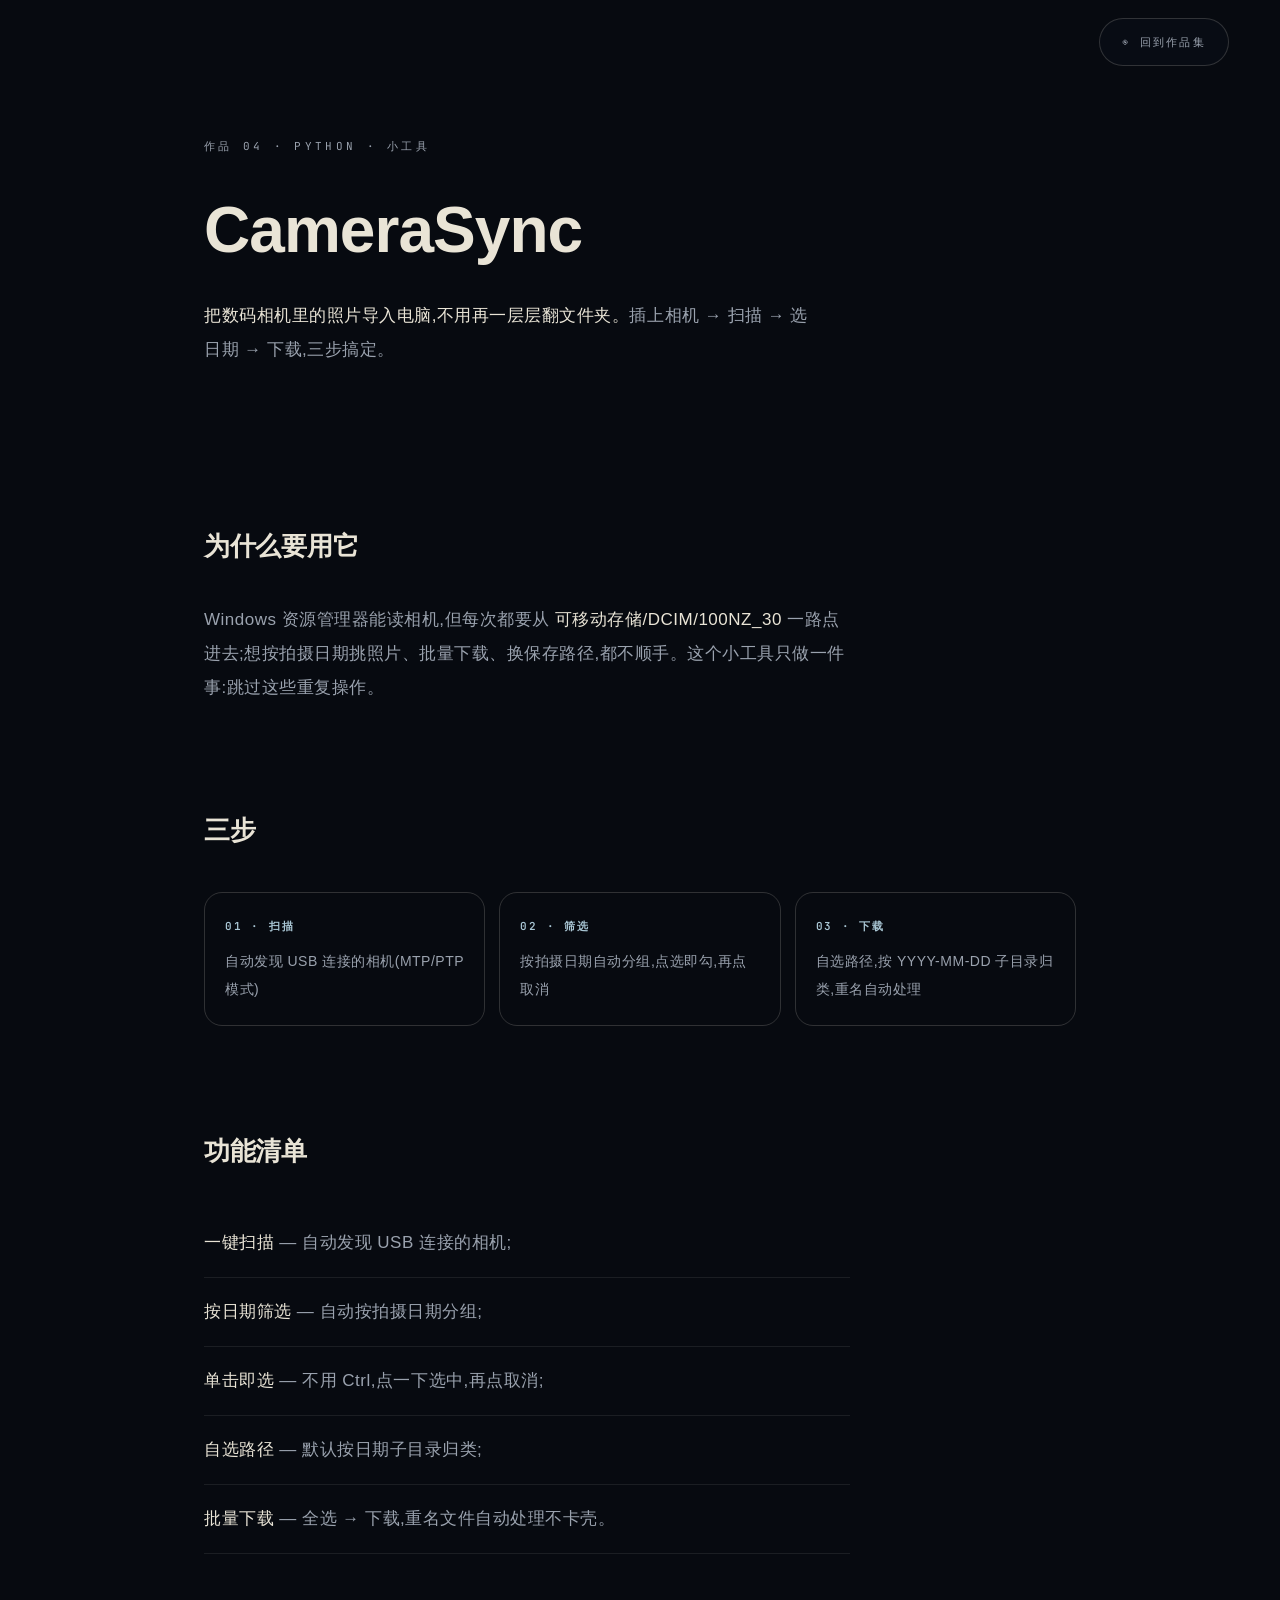
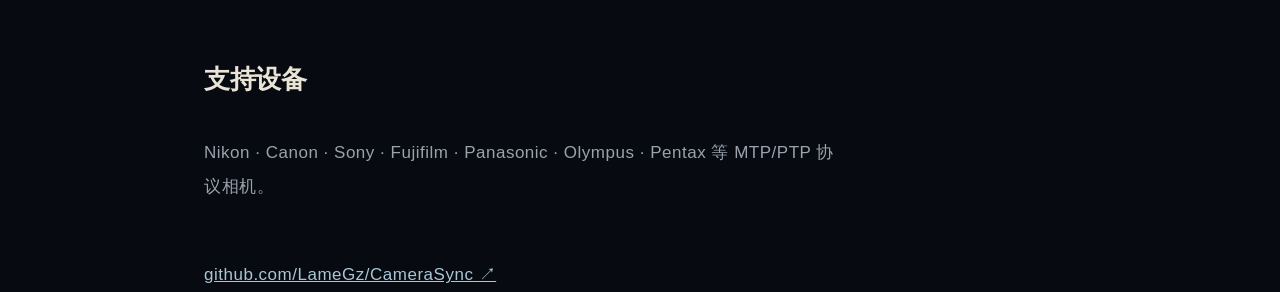
==== site/works/camerasync/index.html @ ee874d0d "site: portfolio rebuild — each work gets its own folder and page taste-skill + ui-ux-pro-max applied" ====
<!DOCTYPE html>
<html lang="zh-CN">
<head>
<meta charset="UTF-8">
<meta name="viewport" content="width=device-width, initial-scale=1.0">
<title>CameraSync — 相机照片导入,三步搞定</title>
<link rel="icon" type="image/svg+xml" href="../../docs/assets/icon.svg">
<link rel="preconnect" href="https://fonts.googleapis.com">
<link rel="preconnect" href="https://fonts.gstatic.com" crossorigin>
<link href="https://fonts.googleapis.com/css2?family=JetBrains+Mono:wght@400;500&display=swap" rel="stylesheet">
<style>
:root{--bg:#070a10;--ink:#e9e4d6;--dim:#9aa2ae;--faint:#5c6470;--moon:#a9c6d4;
  --amber:#d9a878;--line:rgba(233,228,214,.09);--line-strong:rgba(233,228,214,.18);
  --body:"Microsoft YaHei","微软雅黑","PingFang SC",sans-serif;
  --mono:"JetBrains Mono",Consolas,monospace}
*{margin:0;padding:0;box-sizing:border-box}
html{scroll-behavior:smooth}
body{background:var(--bg);color:var(--ink);font-family:var(--body);font-size:17px;
  line-height:2;letter-spacing:.03em;overflow-x:hidden}
a{color:var(--moon)}
.wrap{max-width:1000px;margin:0 auto;padding:0 5vw;position:relative;z-index:2}
.back-disc{position:fixed;top:18px;right:4vw;z-index:30;font-family:var(--mono);
  font-size:11px;letter-spacing:.2em;color:var(--dim);background:rgba(11,15,23,.72);
  border:1px solid var(--line-strong);border-radius:999px;padding:12px 22px;
  text-decoration:none;backdrop-filter:blur(8px);transition:color .3s,border-color .3s}
.back-disc:hover{color:var(--amber);border-color:rgba(217,168,120,.4)}
.back-disc:active{transform:scale(.95)}
.back-disc:focus-visible{outline:2px solid var(--moon);outline-offset:3px}
header.top{padding:15vh 0 6vh}
.eyebrow{font-family:var(--mono);font-size:11px;letter-spacing:.3em;color:var(--dim);margin-bottom:4vh}
h1{font-size:clamp(38px,5vw,64px);font-weight:600;line-height:1.16;letter-spacing:-.015em}
.lede{margin-top:3.5vh;color:var(--dim);font-size:17px;max-width:36em}
.lede strong{color:var(--ink);font-weight:400}
h2{font-size:26px;font-weight:600;letter-spacing:-.01em;margin:11vh 0 3.5vh}
p{color:var(--dim);max-width:38em}
p strong{color:var(--ink);font-weight:400}
.steps{display:grid;grid-template-columns:repeat(3,1fr);gap:14px;margin:4vh 0}
.steps div{border:1px solid var(--line-strong);border-radius:18px;padding:22px 20px;
  font-size:14px;color:var(--dim)}
.steps div b{display:block;font-family:var(--mono);font-size:11px;letter-spacing:.16em;
  color:var(--moon);margin-bottom:10px;font-weight:600}
ul{list-style:none;max-width:38em}
ul li{color:var(--dim);padding:1em 0;border-bottom:1px solid var(--line)}
ul li b{color:var(--ink);font-weight:400}
@media(max-width:640px){.steps{grid-template-columns:1fr}}
:where(a,button):focus-visible{outline:2px solid var(--moon);outline-offset:3px}
@view-transition{navigation:auto}
.hero-mark{view-transition-name:wl-camera}
</style>
</head>
<body>
<a class="back-disc" href="../../index.html" aria-label="回到作品集">◉ 回到作品集</a>

<div class="wrap">
  <header class="top">
    <p class="eyebrow">作品 04 · PYTHON · 小工具</p>
    <h1 class="hero-mark">CameraSync</h1>
    <p class="lede"><strong>把数码相机里的照片导入电脑,不用再一层层翻文件夹。</strong>插上相机 → 扫描 → 选日期 → 下载,三步搞定。</p>
  </header>

  <h2>为什么要用它</h2>
  <p>Windows 资源管理器能读相机,但每次都要从 <strong>可移动存储/DCIM/100NZ_30</strong> 一路点进去;想按拍摄日期挑照片、批量下载、换保存路径,都不顺手。这个小工具只做一件事:跳过这些重复操作。</p>

  <h2>三步</h2>
  <div class="steps">
    <div><b>01 · 扫描</b>自动发现 USB 连接的相机(MTP/PTP 模式)</div>
    <div><b>02 · 筛选</b>按拍摄日期自动分组,点选即勾,再点取消</div>
    <div><b>03 · 下载</b>自选路径,按 YYYY-MM-DD 子目录归类,重名自动处理</div>
  </div>

  <h2>功能清单</h2>
  <ul>
    <li><b>一键扫描</b> — 自动发现 USB 连接的相机;</li>
    <li><b>按日期筛选</b> — 自动按拍摄日期分组;</li>
    <li><b>单击即选</b> — 不用 Ctrl,点一下选中,再点取消;</li>
    <li><b>自选路径</b> — 默认按日期子目录归类;</li>
    <li><b>批量下载</b> — 全选 → 下载,重名文件自动处理不卡壳。</li>
  </ul>

  <h2>支持设备</h2>
  <p>Nikon · Canon · Sony · Fujifilm · Panasonic · Olympus · Pentax 等 MTP/PTP 协议相机。</p>

  <p style="margin-top:6vh"><a href="https://github.com/LameGz/CameraSync" target="_blank" rel="noopener">github.com/LameGz/CameraSync ↗</a></p>
</div>
</body>
</html>
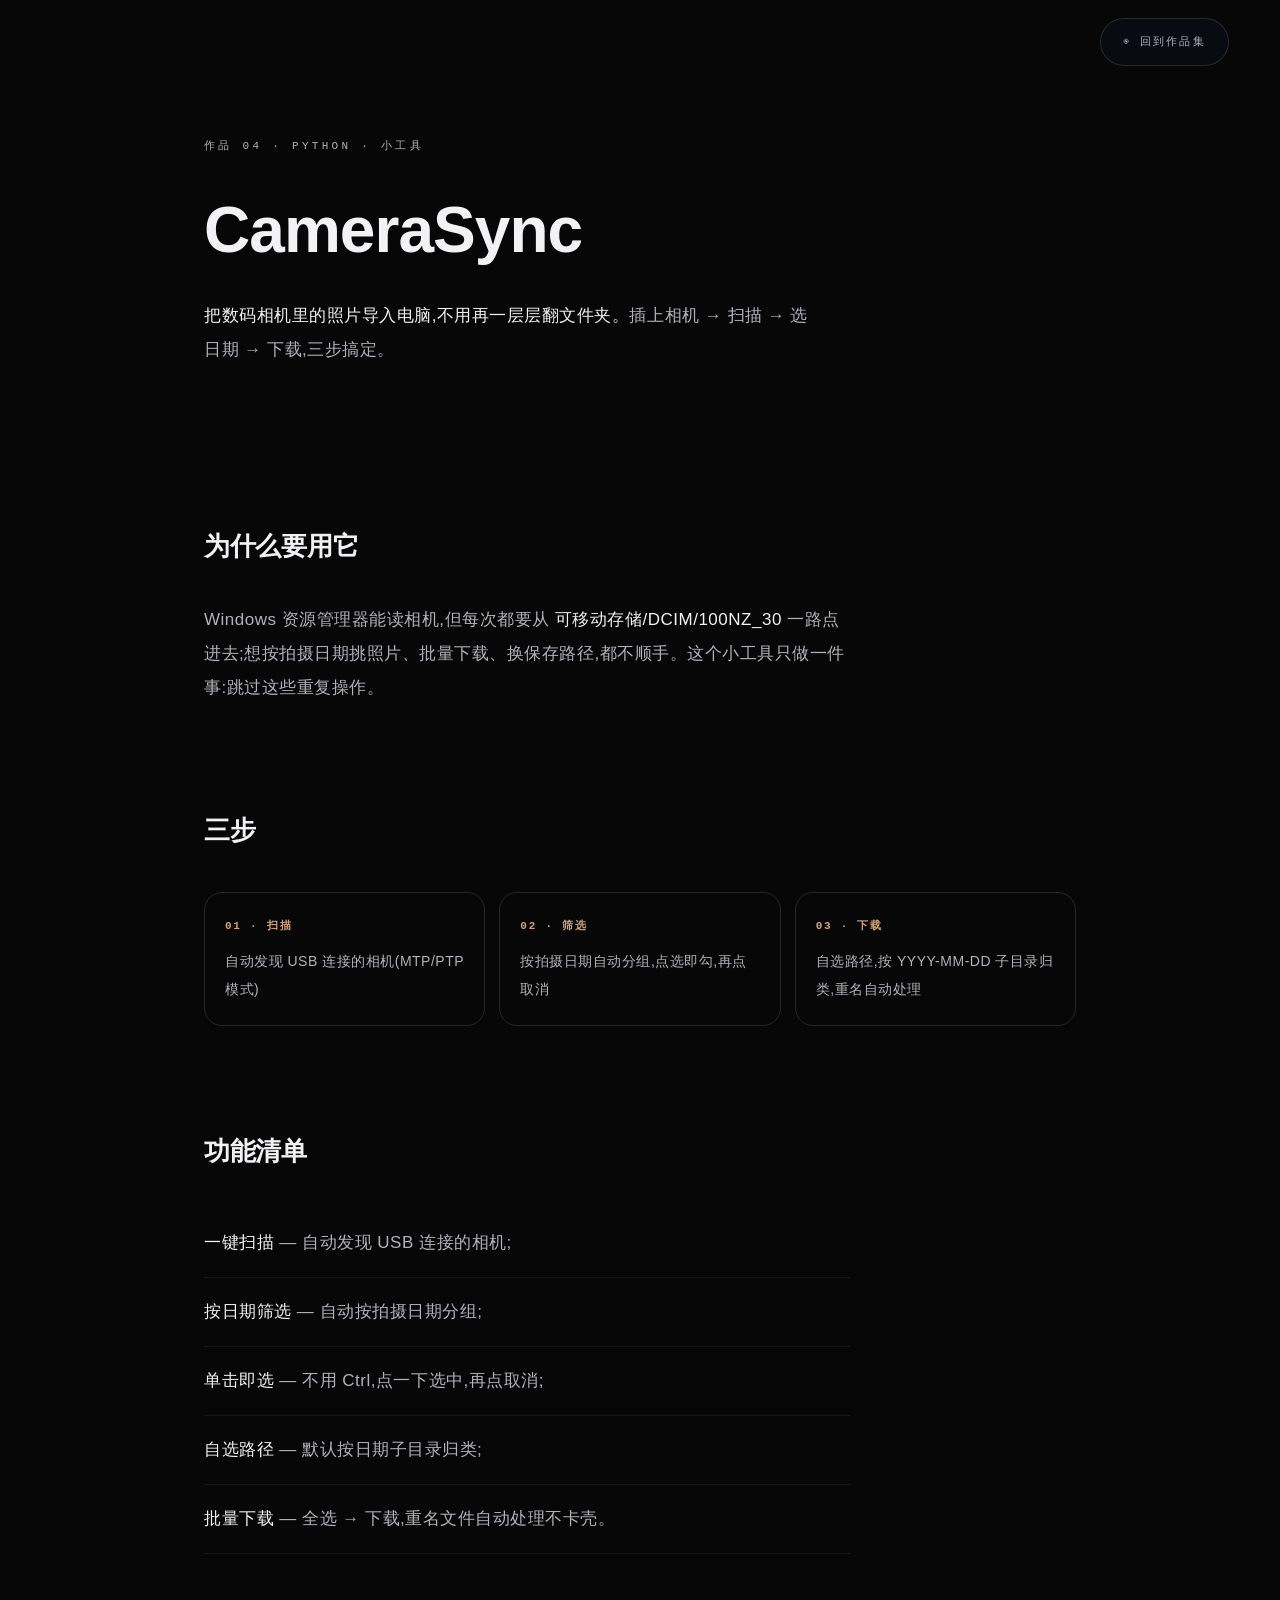
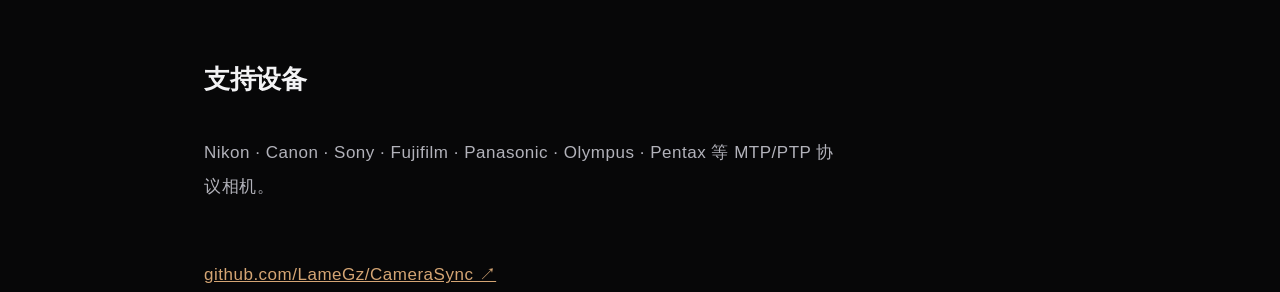
==== commit 633fb7c5: "site: 作品集主页按 error9pm 式暗色排版重写 - token 架构:近黑三级底 + 沙金 accent + 三级灰 label,Geist/GeistMono 自托管 woff2 - 结" ====
--- a/site/works/camerasync/index.html
+++ b/site/works/camerasync/index.html
@@ -5,14 +5,13 @@
 <meta name="viewport" content="width=device-width, initial-scale=1.0">
 <title>CameraSync — 相机照片导入,三步搞定</title>
 <link rel="icon" type="image/svg+xml" href="../../docs/assets/icon.svg">
-<link rel="preconnect" href="https://fonts.googleapis.com">
-<link rel="preconnect" href="https://fonts.gstatic.com" crossorigin>
-<link href="https://fonts.googleapis.com/css2?family=JetBrains+Mono:wght@400;500&display=swap" rel="stylesheet">
 <style>
-:root{--bg:#070a10;--ink:#e9e4d6;--dim:#9aa2ae;--faint:#5c6470;--moon:#a9c6d4;
-  --amber:#d9a878;--line:rgba(233,228,214,.09);--line-strong:rgba(233,228,214,.18);
-  --body:"Microsoft YaHei","微软雅黑","PingFang SC",sans-serif;
-  --mono:"JetBrains Mono",Consolas,monospace}
+@font-face{font-family:"Geist";src:url("../../fonts/Geist-var.woff2") format("woff2");font-weight:100 900;font-display:swap}
+@font-face{font-family:"GeistMono";src:url("../../fonts/GeistMono-var.woff2") format("woff2");font-weight:100 900;font-display:swap}
+:root{--bg:#070708;--ink:#f2f2f4;--dim:#b2b2ba;--faint:#8a8a94;--moon:#d4a574;
+  --amber:#d4a574;--line:rgba(242,242,244,.07);--line-strong:rgba(242,242,244,.13);
+  --body:"Geist","Microsoft YaHei","微软雅黑","PingFang SC",sans-serif;
+  --mono:"GeistMono",Consolas,monospace}
 *{margin:0;padding:0;box-sizing:border-box}
 html{scroll-behavior:smooth}
 body{background:var(--bg);color:var(--ink);font-family:var(--body);font-size:17px;
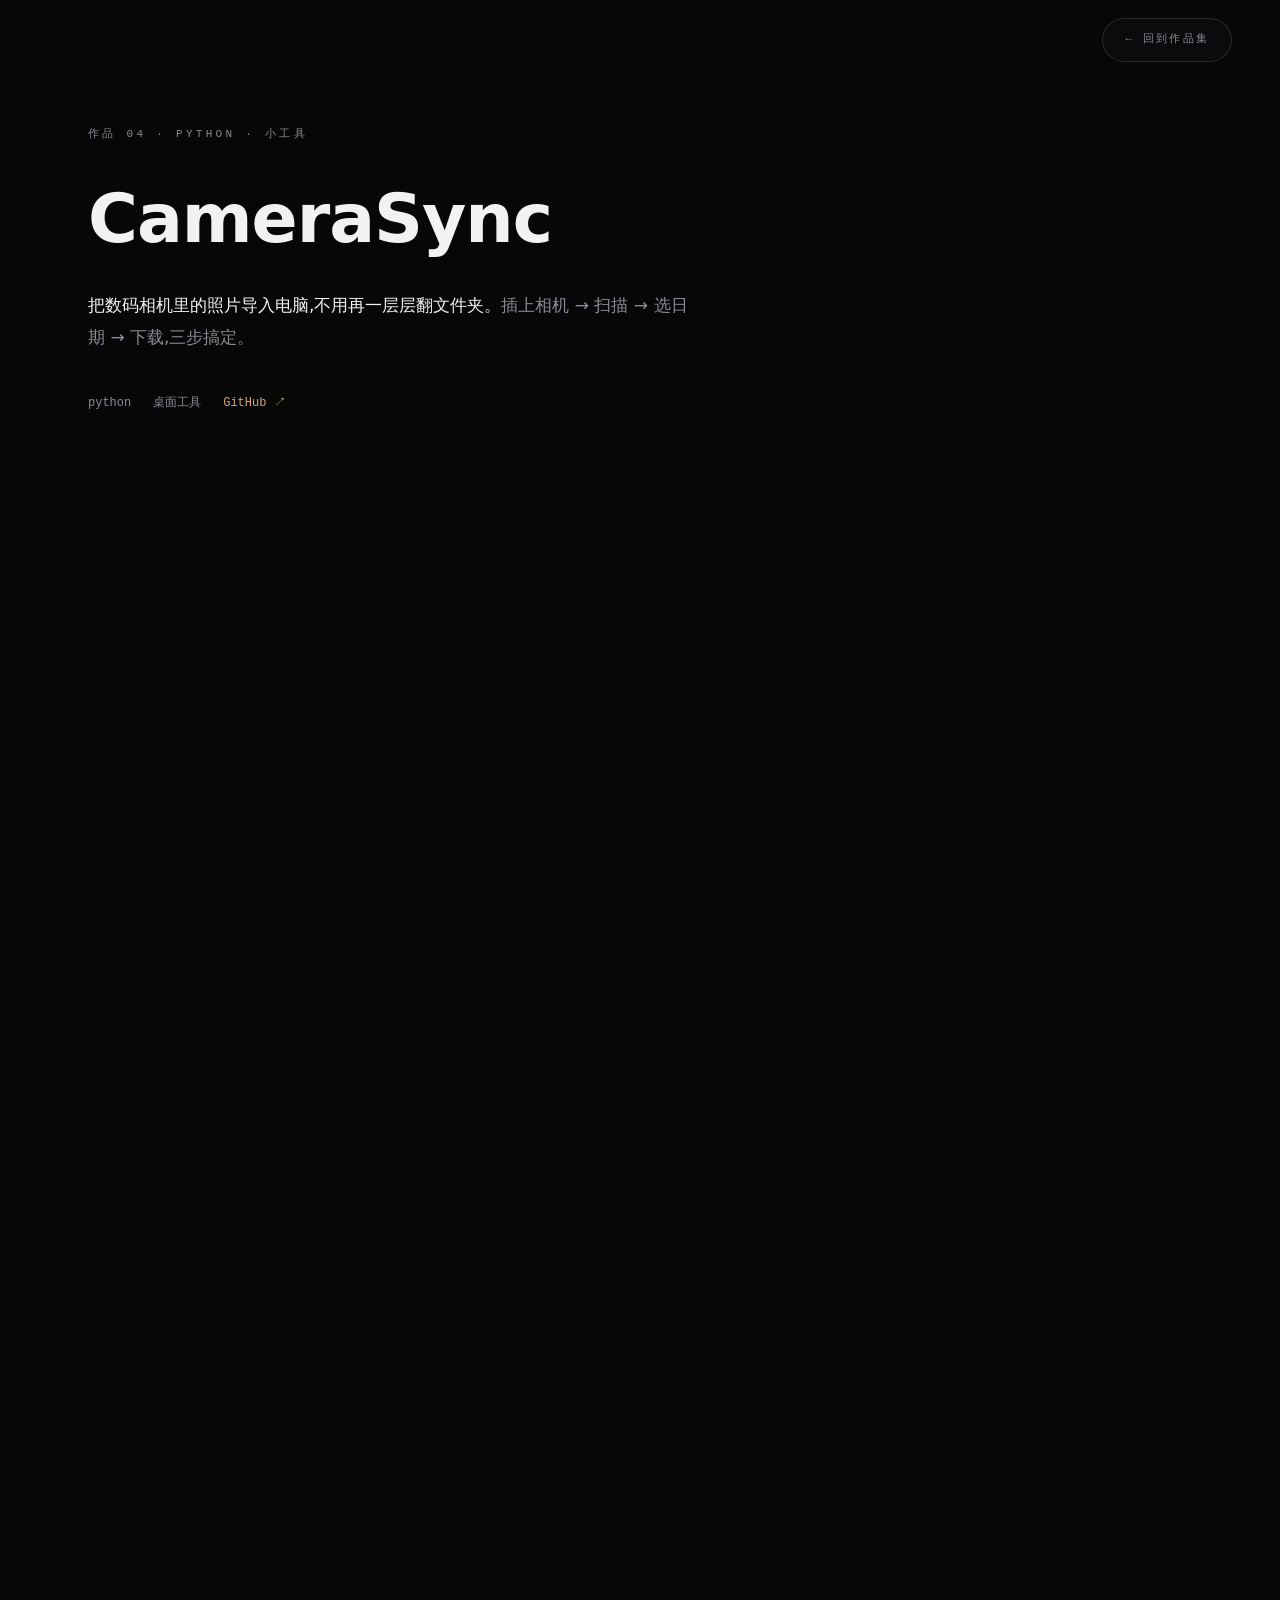
==== commit 4b854131: "site: full rebuild — one design system across all five pages ABOUT corner dropped from home; shared " ====
--- a/site/works/camerasync/index.html
+++ b/site/works/camerasync/index.html
@@ -1,85 +1,75 @@
-<!DOCTYPE html>
+<!doctype html>
 <html lang="zh-CN">
 <head>
-<meta charset="UTF-8">
-<meta name="viewport" content="width=device-width, initial-scale=1.0">
-<title>CameraSync — 相机照片导入,三步搞定</title>
+<meta charset="utf-8">
+<meta name="viewport" content="width=device-width, initial-scale=1">
+<meta name="theme-color" content="#070708">
+<meta name="description" content="CameraSync:把数码相机里的照片导入电脑,不用再一层层翻文件夹——插上、选日期、下载,三步搞定。">
+<title>CameraSync · LAMEGZ 作品 04</title>
 <link rel="icon" type="image/svg+xml" href="../../docs/assets/icon.svg">
-<style>
-@font-face{font-family:"Geist";src:url("../../fonts/Geist-var.woff2") format("woff2");font-weight:100 900;font-display:swap}
-@font-face{font-family:"GeistMono";src:url("../../fonts/GeistMono-var.woff2") format("woff2");font-weight:100 900;font-display:swap}
-:root{--bg:#070708;--ink:#f2f2f4;--dim:#b2b2ba;--faint:#8a8a94;--moon:#d4a574;
-  --amber:#d4a574;--line:rgba(242,242,244,.07);--line-strong:rgba(242,242,244,.13);
-  --body:"Geist","Microsoft YaHei","微软雅黑","PingFang SC",sans-serif;
-  --mono:"GeistMono",Consolas,monospace}
-*{margin:0;padding:0;box-sizing:border-box}
-html{scroll-behavior:smooth}
-body{background:var(--bg);color:var(--ink);font-family:var(--body);font-size:17px;
-  line-height:2;letter-spacing:.03em;overflow-x:hidden}
-a{color:var(--moon)}
-.wrap{max-width:1000px;margin:0 auto;padding:0 5vw;position:relative;z-index:2}
-.back-disc{position:fixed;top:18px;right:4vw;z-index:30;font-family:var(--mono);
-  font-size:11px;letter-spacing:.2em;color:var(--dim);background:rgba(11,15,23,.72);
-  border:1px solid var(--line-strong);border-radius:999px;padding:12px 22px;
-  text-decoration:none;backdrop-filter:blur(8px);transition:color .3s,border-color .3s}
-.back-disc:hover{color:var(--amber);border-color:rgba(217,168,120,.4)}
-.back-disc:active{transform:scale(.95)}
-.back-disc:focus-visible{outline:2px solid var(--moon);outline-offset:3px}
-header.top{padding:15vh 0 6vh}
-.eyebrow{font-family:var(--mono);font-size:11px;letter-spacing:.3em;color:var(--dim);margin-bottom:4vh}
-h1{font-size:clamp(38px,5vw,64px);font-weight:600;line-height:1.16;letter-spacing:-.015em}
-.lede{margin-top:3.5vh;color:var(--dim);font-size:17px;max-width:36em}
-.lede strong{color:var(--ink);font-weight:400}
-h2{font-size:26px;font-weight:600;letter-spacing:-.01em;margin:11vh 0 3.5vh}
-p{color:var(--dim);max-width:38em}
-p strong{color:var(--ink);font-weight:400}
-.steps{display:grid;grid-template-columns:repeat(3,1fr);gap:14px;margin:4vh 0}
-.steps div{border:1px solid var(--line-strong);border-radius:18px;padding:22px 20px;
-  font-size:14px;color:var(--dim)}
-.steps div b{display:block;font-family:var(--mono);font-size:11px;letter-spacing:.16em;
-  color:var(--moon);margin-bottom:10px;font-weight:600}
-ul{list-style:none;max-width:38em}
-ul li{color:var(--dim);padding:1em 0;border-bottom:1px solid var(--line)}
-ul li b{color:var(--ink);font-weight:400}
-@media(max-width:640px){.steps{grid-template-columns:1fr}}
-:where(a,button):focus-visible{outline:2px solid var(--moon);outline-offset:3px}
-@view-transition{navigation:auto}
-.hero-mark{view-transition-name:wl-camera}
-</style>
+<link rel="stylesheet" href="../../work.css">
+<style>.hero-mark{view-transition-name:wl-camera;contain:layout}</style>
 </head>
-<body>
-<a class="back-disc" href="../../index.html" aria-label="回到作品集">◉ 回到作品集</a>
+<body class="js">
+
+<a class="back-disc" href="../../index.html" aria-label="回到作品集">← 回到作品集</a>
 
 <div class="wrap">
   <header class="top">
     <p class="eyebrow">作品 04 · PYTHON · 小工具</p>
     <h1 class="hero-mark">CameraSync</h1>
     <p class="lede"><strong>把数码相机里的照片导入电脑,不用再一层层翻文件夹。</strong>插上相机 → 扫描 → 选日期 → 下载,三步搞定。</p>
+    <div class="meta-row">
+      <span>python</span>
+      <span>桌面工具</span>
+      <a href="https://github.com/LameGz/CameraSync" target="_blank" rel="noopener">GitHub ↗</a>
+    </div>
   </header>
 
-  <h2>为什么要用它</h2>
-  <p>Windows 资源管理器能读相机,但每次都要从 <strong>可移动存储/DCIM/100NZ_30</strong> 一路点进去;想按拍摄日期挑照片、批量下载、换保存路径,都不顺手。这个小工具只做一件事:跳过这些重复操作。</p>
+  <section class="blk">
+    <h2>为什么要用它<small>WHY</small></h2>
+    <p class="body">Windows 资源管理器能读相机,但每次都要从 <strong>可移动存储/DCIM/100NZ_30</strong> 一路点进去;想按拍摄日期挑照片、批量下载、换保存路径,都不顺手。这个小工具只做一件事:跳过这些重复操作。</p>
+  </section>
 
-  <h2>三步</h2>
-  <div class="steps">
-    <div><b>01 · 扫描</b>自动发现 USB 连接的相机(MTP/PTP 模式)</div>
-    <div><b>02 · 筛选</b>按拍摄日期自动分组,点选即勾,再点取消</div>
-    <div><b>03 · 下载</b>自选路径,按 YYYY-MM-DD 子目录归类,重名自动处理</div>
-  </div>
+  <section class="blk">
+    <h2>三步<small>STEPS</small></h2>
+    <div class="steps">
+      <div class="step"><b>01 · 扫描</b><span>自动发现 USB 连接的相机(MTP/PTP 模式)</span></div>
+      <div class="step"><b>02 · 筛选</b><span>按拍摄日期自动分组,点选即勾,再点取消</span></div>
+      <div class="step"><b>03 · 下载</b><span>自选路径,按 YYYY-MM-DD 子目录归类,重名自动处理</span></div>
+    </div>
+  </section>
 
-  <h2>功能清单</h2>
-  <ul>
-    <li><b>一键扫描</b> — 自动发现 USB 连接的相机;</li>
-    <li><b>按日期筛选</b> — 自动按拍摄日期分组;</li>
-    <li><b>单击即选</b> — 不用 Ctrl,点一下选中,再点取消;</li>
-    <li><b>自选路径</b> — 默认按日期子目录归类;</li>
-    <li><b>批量下载</b> — 全选 → 下载,重名文件自动处理不卡壳。</li>
-  </ul>
+  <section class="blk">
+    <h2>功能清单<small>FEATURES</small></h2>
+    <ul class="rows">
+      <li><b>一键扫描</b> — 自动发现 USB 连接的相机;</li>
+      <li><b>按日期筛选</b> — 自动按拍摄日期分组;</li>
+      <li><b>单击即选</b> — 不用 Ctrl,点一下选中,再点取消;</li>
+      <li><b>自选路径</b> — 默认按日期子目录归类;</li>
+      <li><b>批量下载</b> — 全选 → 下载,重名文件自动处理不卡壳。</li>
+    </ul>
+  </section>
 
-  <h2>支持设备</h2>
-  <p>Nikon · Canon · Sony · Fujifilm · Panasonic · Olympus · Pentax 等 MTP/PTP 协议相机。</p>
+  <section class="blk">
+    <h2>支持设备<small>DEVICES</small></h2>
+    <p class="body">Nikon · Canon · Sony · Fujifilm · Panasonic · Olympus · Pentax 等 MTP/PTP 协议相机。</p>
+    <a class="tail-link" href="https://github.com/LameGz/CameraSync" target="_blank" rel="noopener">github.com/LameGz/CameraSync ↗</a>
+  </section>
+</div>
 
-  <p style="margin-top:6vh"><a href="https://github.com/LameGz/CameraSync" target="_blank" rel="noopener">github.com/LameGz/CameraSync ↗</a></p>
-</div>
+<script>
+(function(){
+  document.body.classList.add("js");
+  var io=new IntersectionObserver(function(es){
+    es.forEach(function(en){
+      if(en.isIntersecting){en.target.classList.add("in");io.unobserve(en.target)}
+    });
+  },{threshold:.1});
+  document.querySelectorAll("section.blk,.grid .card,.steps .step,.bars .er,ul.rows li").forEach(function(n,i){
+    n.style.transitionDelay=(i%5)*60+"ms";io.observe(n);
+  });
+})();
+</script>
 </body>
 </html>
--- a/site/work.css
+++ b/site/work.css
@@ -0,0 +1,116 @@
+/* work.css —— 作品详情页统一设计系统(与首页同一套 token;字体路径相对 works/<name>/ 正确) */
+@font-face{font-family:"Geist";src:url("../fonts/Geist-var.woff2") format("woff2");
+  font-weight:100 900;font-display:swap}
+@font-face{font-family:"GeistMono";src:url("../fonts/GeistMono-var.woff2") format("woff2");
+  font-weight:100 900;font-display:swap}
+
+:root{
+  color-scheme:dark;
+  --bg-1:#070708; --bg-2:#0e0e11; --bg-3:#15151a;
+  --lb-1:#f2f2f4; --lb-2:#b2b2ba; --lb-3:#8a8a94;
+  --accent:#d4a574; --accent-dim:#8f7350;
+  --sep:rgba(242,242,244,.07); --sep-strong:rgba(242,242,244,.13);
+  --wrap:1200px; --gutter:clamp(24px,5vw,48px);
+  --sans:"Geist","PingFang SC","Microsoft YaHei",system-ui,sans-serif;
+  --mono:"GeistMono",ui-monospace,"Cascadia Mono",Consolas,monospace;
+  --ease:cubic-bezier(.22,1,.36,1);
+}
+
+*{box-sizing:border-box;margin:0;padding:0}
+html{scroll-behavior:smooth}
+@media (prefers-reduced-motion:reduce){html{scroll-behavior:auto}}
+body{background:var(--bg-1);color:var(--lb-2);font-family:var(--sans);
+  font-size:17px;line-height:1.6;-webkit-font-smoothing:antialiased;overflow-x:hidden}
+::selection{background:var(--accent);color:#070708}
+a{color:inherit;text-decoration:none}
+.mono{font-family:var(--mono)}
+.wrap{max-width:var(--wrap);margin:0 auto;padding:0 var(--gutter);position:relative;z-index:2}
+:focus-visible{outline:2px solid var(--accent);outline-offset:3px;border-radius:2px}
+
+/* 跨页过渡:作品卡 hero 与首页卡同名 view-transition */
+@media (prefers-reduced-motion:no-preference){
+  @view-transition{navigation:auto}
+}
+
+/* ===== 返回作品集 ===== */
+.back-disc{position:fixed;top:18px;right:var(--gutter);z-index:30;
+  font-family:var(--mono);font-size:11px;letter-spacing:.2em;color:var(--lb-3);
+  background:rgba(14,14,17,.72);border:1px solid var(--sep-strong);border-radius:999px;
+  padding:12px 22px;backdrop-filter:blur(8px);
+  transition:color .3s,border-color .3s}
+.back-disc:hover{color:var(--accent);border-color:rgba(212,165,116,.4)}
+.back-disc:active{transform:scale(.95)}
+
+/* ===== 页头 ===== */
+header.top{padding:14vh 0 6vh}
+.eyebrow{font-family:var(--mono);font-size:11px;letter-spacing:.3em;color:var(--lb-3);margin-bottom:4vh}
+h1{font-size:clamp(38px,5.4vw,68px);font-weight:600;line-height:1.16;letter-spacing:-.015em;color:var(--lb-1)}
+.lede{margin-top:3.4vh;color:var(--lb-3);font-size:17px;max-width:36em;line-height:1.9}
+.lede strong{color:var(--lb-1);font-weight:400}
+.meta-row{margin-top:4.5vh;display:flex;flex-wrap:wrap;gap:10px 22px;font-family:var(--mono);
+  font-size:12px;color:var(--lb-3)}
+.meta-row a{color:var(--accent)}
+
+/* ===== 章节(章节佐证:一屏一主题) ===== */
+section.blk{border-top:1px solid var(--sep);padding-block:56px 64px}
+section.blk h2{font-size:clamp(24px,3vw,32px);font-weight:600;letter-spacing:-.012em;
+  color:var(--lb-1);margin-bottom:3.2vh}
+section.blk h2 small{font-family:var(--mono);font-size:12px;font-weight:400;
+  color:var(--lb-3);margin-left:14px;letter-spacing:.14em;vertical-align:.5em}
+p.body{max-width:38em;color:var(--lb-2);line-height:1.95;margin-bottom:1.2em}
+p.body strong,.body b{color:var(--lb-1);font-weight:400}
+ul.rows{list-style:none;max-width:44em}
+ul.rows li{padding:1.1em 0;border-bottom:1px solid var(--sep);color:var(--lb-2);line-height:1.9}
+ul.rows li b{color:var(--lb-1);font-weight:400}
+ul.rows li:last-child{border-bottom:none}
+
+/* 数据条(eval / 实测) */
+.bars{display:flex;flex-direction:column;gap:18px;max-width:44em}
+.bars .er{display:grid;grid-template-columns:150px 1fr 110px;gap:18px;align-items:center;
+  font-family:var(--mono);font-size:13px;color:var(--lb-3)}
+.bars .track{height:5px;background:var(--bg-3);border-radius:3px;position:relative;overflow:hidden}
+.bars .track i{position:absolute;inset:0;background:var(--lb-3);border-radius:3px;
+  transform-origin:left;transform:scaleX(var(--w,1))}
+.bars .track i.hot{background:var(--accent)}
+.bars .num{color:var(--lb-1)}
+
+/* 网格卡(模板/插件/步骤) */
+.grid{display:grid;grid-template-columns:repeat(auto-fit,minmax(220px,1fr));gap:12px;max-width:none}
+.card{background:var(--bg-2);border:1px solid var(--sep-strong);border-radius:18px;padding:22px}
+.card .t{font-size:16px;font-weight:600;color:var(--lb-1);letter-spacing:-.01em;margin-bottom:8px}
+.card .s{font-size:14px;color:var(--lb-3);line-height:1.8}
+.card .mono-tag{font-family:var(--mono);font-size:11px;color:var(--lb-3);letter-spacing:.12em;display:block;margin-bottom:10px}
+
+/* 代码/目录块 */
+.code{font-family:var(--mono);font-size:12.5px;line-height:2.1;color:var(--lb-2);
+  background:var(--bg-2);border:1px solid var(--sep-strong);border-radius:18px;
+  padding:22px 26px;margin:3.5vh 0;overflow-x:auto;white-space:pre}
+.code .c{color:var(--lb-3)}
+
+/* 三步 / 网格步骤 */
+.steps{display:grid;grid-template-columns:repeat(auto-fit,minmax(200px,1fr));gap:12px}
+.steps .step{background:var(--bg-2);border:1px solid var(--sep-strong);border-radius:18px;
+  padding:22px;display:flex;flex-direction:column;gap:10px}
+.steps .step b{font-family:var(--mono);font-size:13px;color:var(--accent);letter-spacing:.1em}
+.steps .step span{font-size:14px;color:var(--lb-2);line-height:1.8}
+
+/* 页尾链接 */
+.tail-link{display:inline-flex;align-items:center;gap:10px;margin-top:5vh;
+  font-family:var(--mono);font-size:14px;color:var(--accent);letter-spacing:.04em}
+.tail-link:hover{color:var(--lb-1)}
+
+/* 滚动渐入(JS 加 .in) */
+body.js section.blk,body.js .grid .card,body.js .steps .step,body.js .bars .er,
+body.js ul.rows li{opacity:0;transform:translateY(14px);
+  transition:opacity .7s var(--ease),transform .7s var(--ease)}
+body.js .in{opacity:1;transform:none}
+@media (prefers-reduced-motion:reduce){
+  body.js section.blk,body.js .grid .card,body.js .steps .step,body.js .bars .er,
+  body.js ul.rows li{opacity:1;transform:none;transition:none}
+}
+
+@media (max-width:820px){
+  header.top{padding:12vh 0 5vh}
+  section.blk{padding-block:44px 52px}
+  .bars .er{grid-template-columns:1fr;gap:8px}
+}
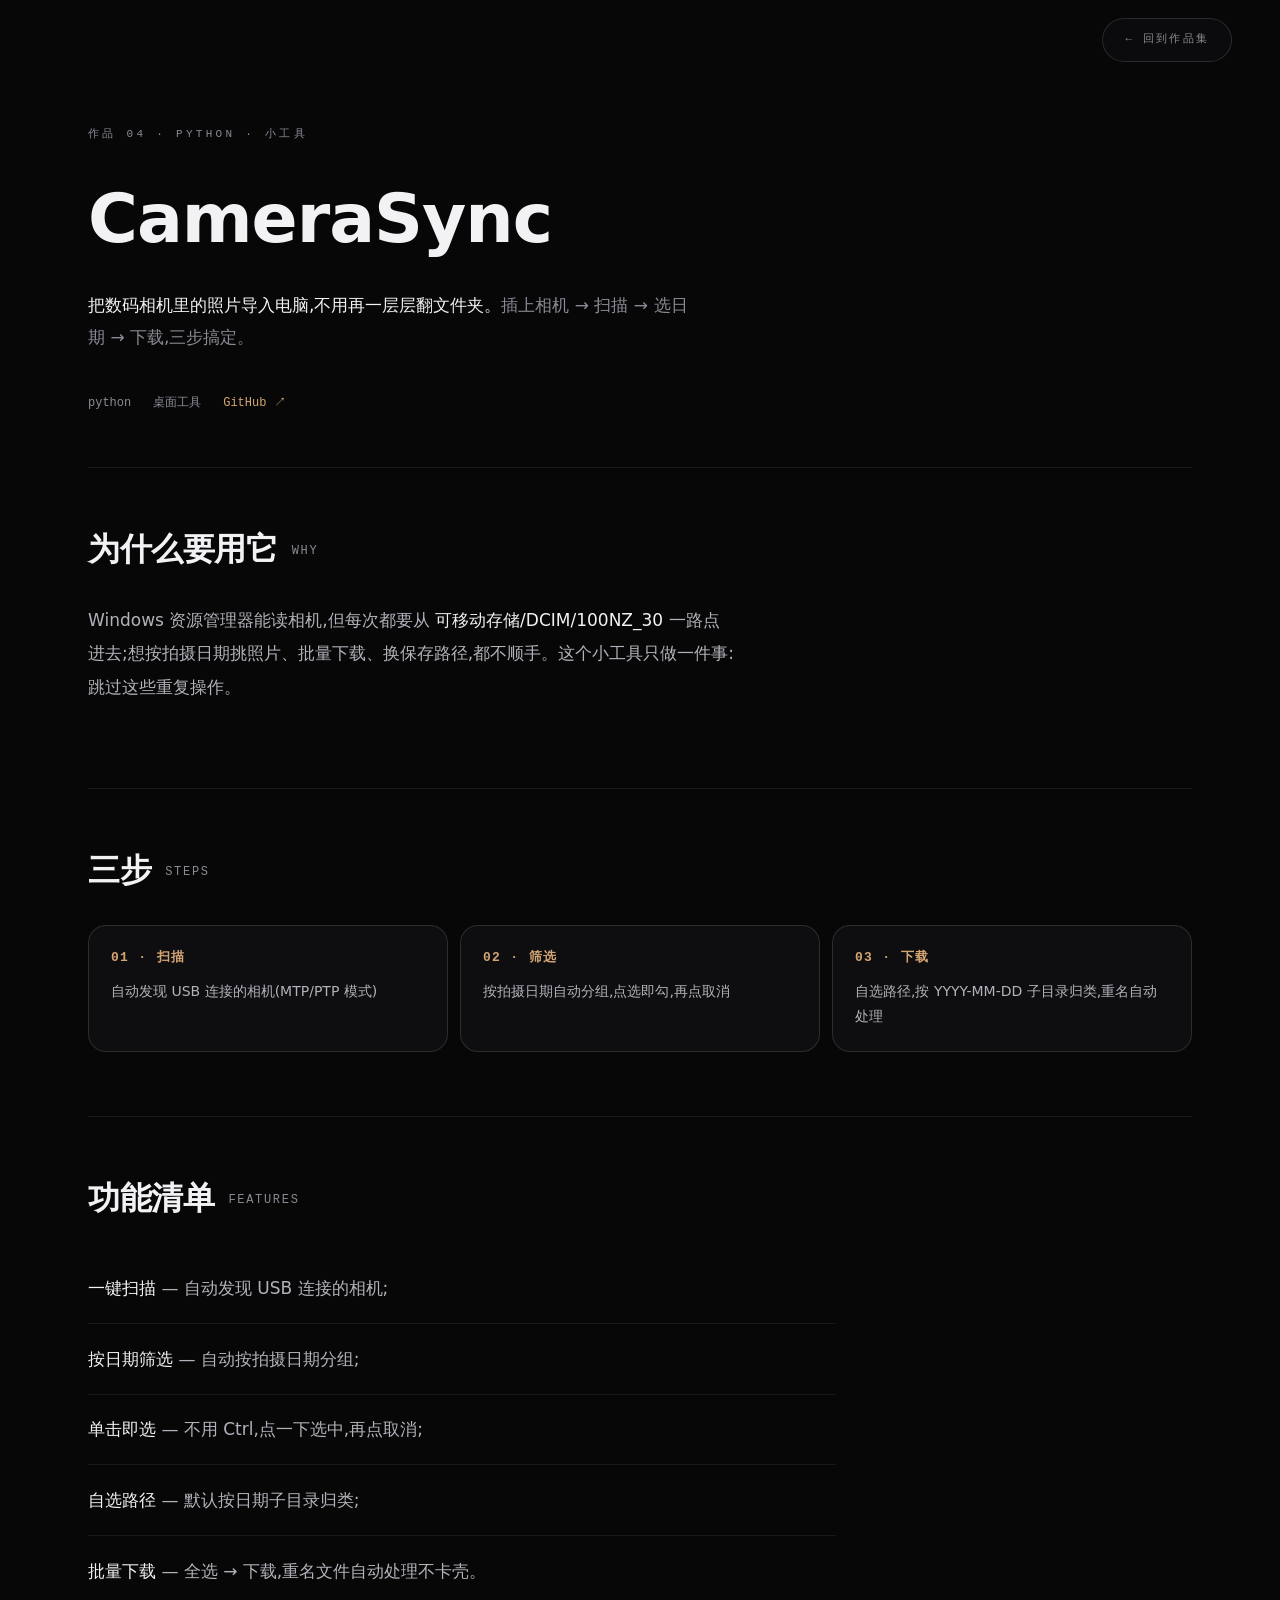
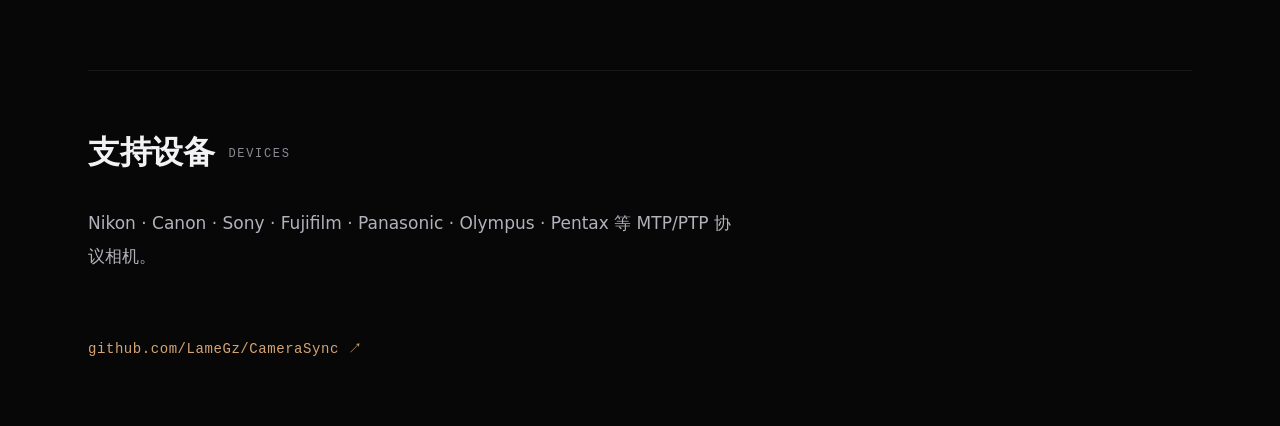
==== commit 1fa568fb: "site: vinyl-shelf carousel + detail pages reveal fixed home hero rebuilt as a vinyl carousel: GSAP d" ====
--- a/site/works/camerasync/index.html
+++ b/site/works/camerasync/index.html
@@ -63,10 +63,10 @@
   document.body.classList.add("js");
   var io=new IntersectionObserver(function(es){
     es.forEach(function(en){
-      if(en.isIntersecting){en.target.classList.add("in");io.unobserve(en.target)}
+      if(en.isIntersecting){en.target.classList.remove("will-reveal");en.target.classList.add("in");io.unobserve(en.target)}
     });
   },{threshold:.1});
-  document.querySelectorAll("section.blk,.grid .card,.steps .step,.bars .er,ul.rows li").forEach(function(n,i){
+  document.querySelectorAll("section.blk,.grid .card,.steps .step,.bars .er,ul.rows li").forEach(function(n,i){n.classList.add("will-reveal");
     n.style.transitionDelay=(i%5)*60+"ms";io.observe(n);
   });
 })();
--- a/site/work.css
+++ b/site/work.css
@@ -100,13 +100,17 @@
 .tail-link:hover{color:var(--lb-1)}
 
 /* 滚动渐入(JS 加 .in) */
-body.js section.blk,body.js .grid .card,body.js .steps .step,body.js .bars .er,
-body.js ul.rows li{opacity:0;transform:translateY(14px);
+/* 滚动渐入由 JS 控制:JS 给元素加 .will-reveal 才隐藏;IO 命中后换 .in 恢复。
+   IO 未就绪/失败时内容永不隐藏。 */
+body.js section.blk.will-reveal,body.js .grid .card.will-reveal,
+body.js .steps .step.will-reveal,body.js .bars .er.will-reveal,
+body.js ul.rows li.will-reveal{opacity:0;transform:translateY(14px);
   transition:opacity .7s var(--ease),transform .7s var(--ease)}
-body.js .in{opacity:1;transform:none}
+body.js section.blk.in,body.js .grid .card.in,body.js .steps .step.in,
+body.js .bars .er.in,body.js ul.rows li.in{opacity:1;transform:none}
 @media (prefers-reduced-motion:reduce){
   body.js section.blk,body.js .grid .card,body.js .steps .step,body.js .bars .er,
-  body.js ul.rows li{opacity:1;transform:none;transition:none}
+  body.js ul.rows li{opacity:1!important;transform:none!important;transition:none}
 }
 
 @media (max-width:820px){
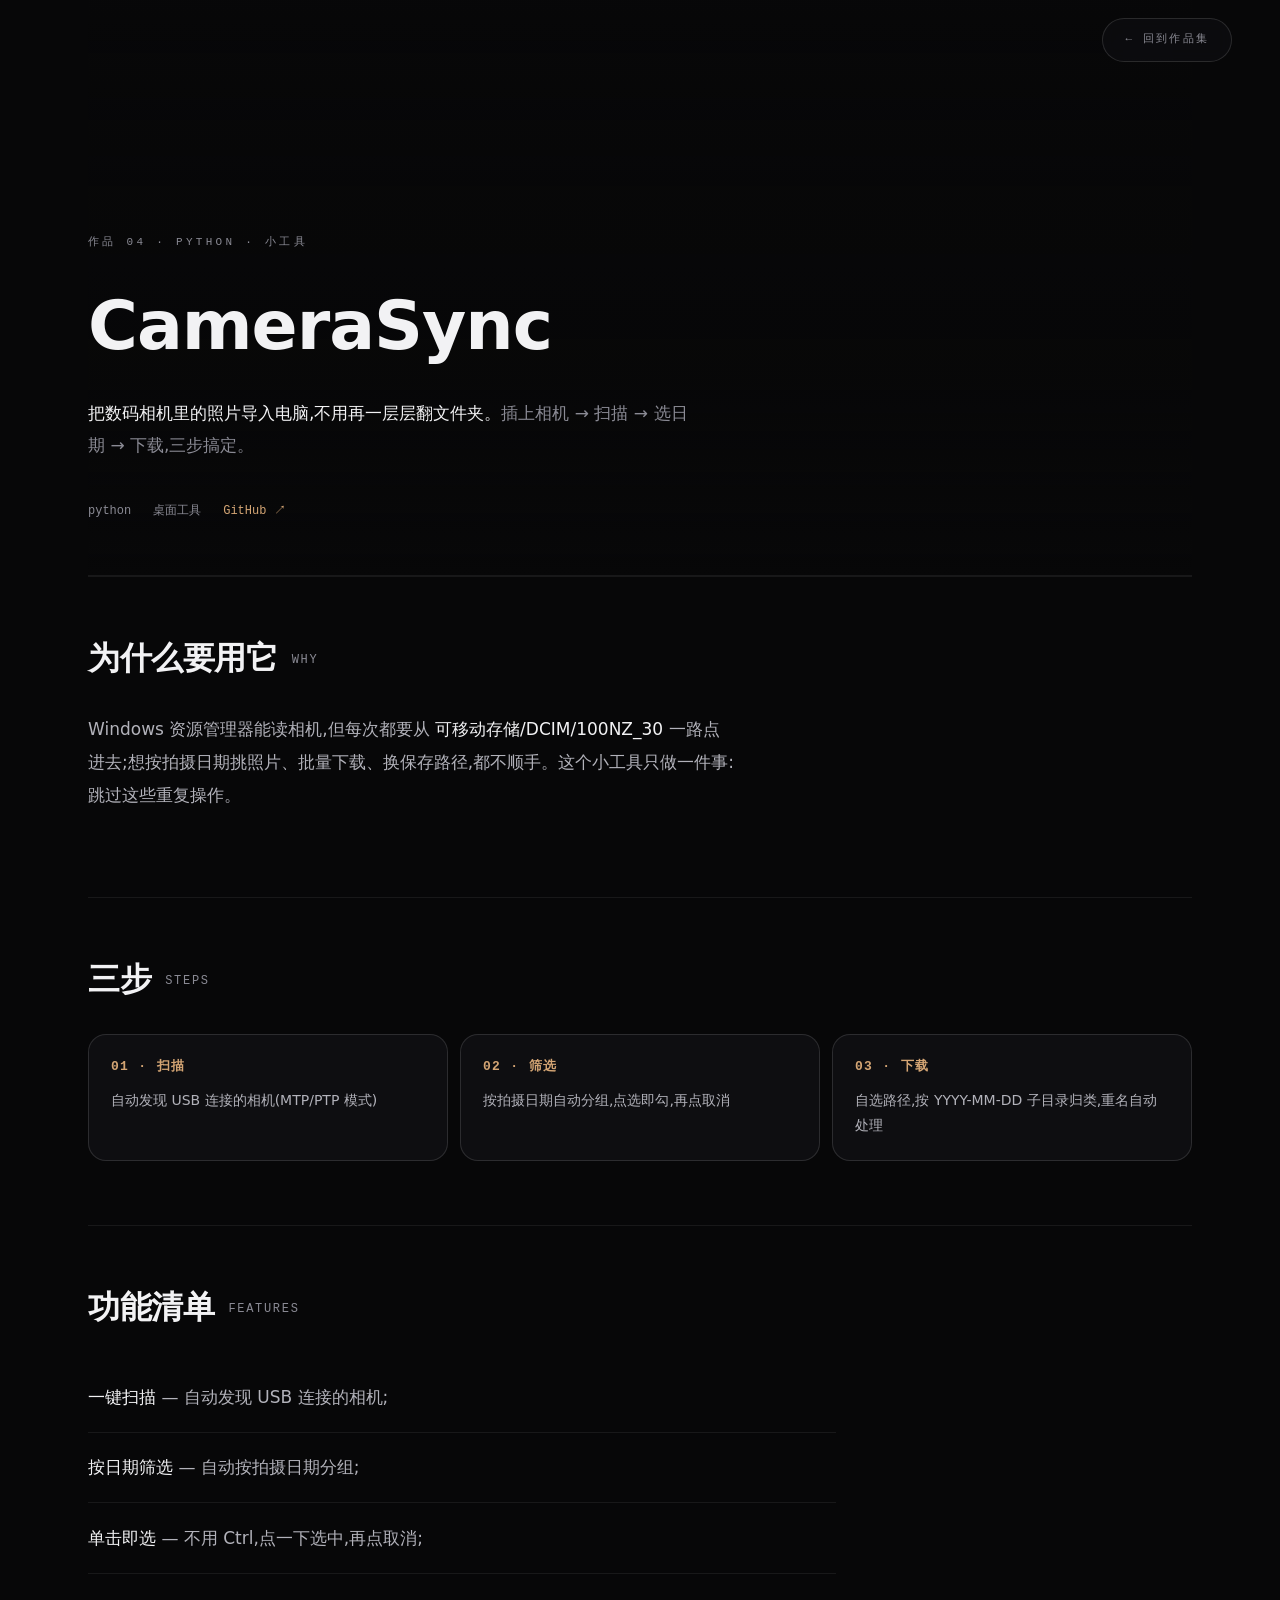
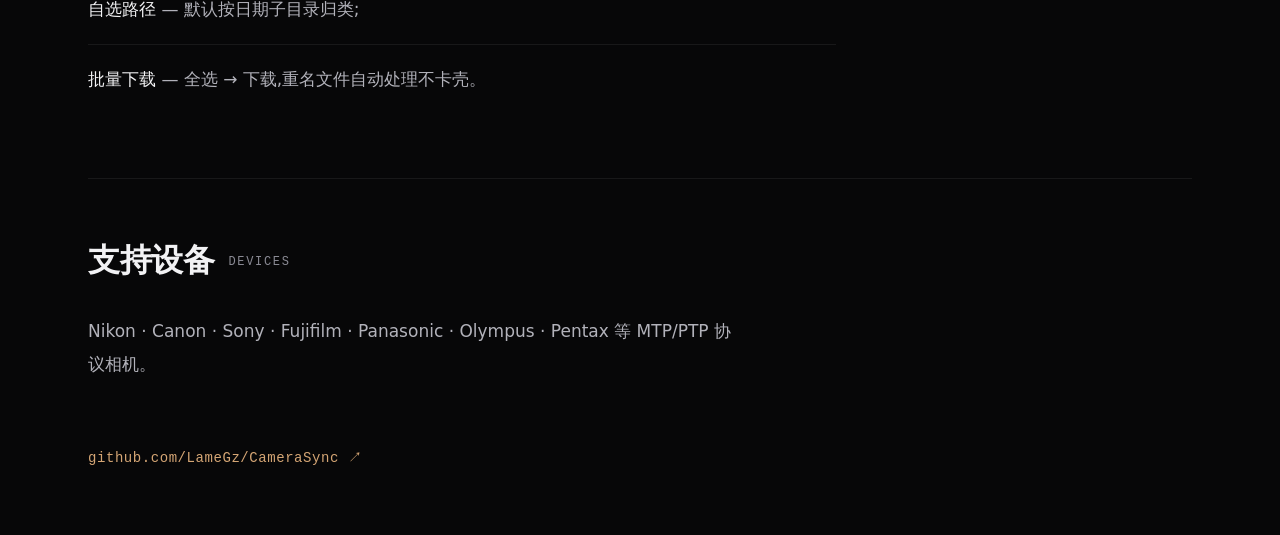
==== commit edd9e7ef: "site: hero art on every page via relay gpt-image-2.5 each work page gets its own seascape-hero: drea" ====
--- a/site/works/camerasync/index.html
+++ b/site/works/camerasync/index.html
@@ -8,9 +8,10 @@
 <title>CameraSync · LAMEGZ 作品 04</title>
 <link rel="icon" type="image/svg+xml" href="../../docs/assets/icon.svg">
 <link rel="stylesheet" href="../../work.css">
-<style>.hero-mark{view-transition-name:wl-camera;contain:layout}</style>
+<style>
+body[data-hero]{--hero-img:url('../../covers/hero-camera.png')}.hero-mark{view-transition-name:wl-camera;contain:layout}</style>
 </head>
-<body class="js">
+<body class="js" data-hero="hero-camera">
 
 <a class="back-disc" href="../../index.html" aria-label="回到作品集">← 回到作品集</a>
 
--- a/site/work.css
+++ b/site/work.css
@@ -41,8 +41,14 @@
 .back-disc:hover{color:var(--accent);border-color:rgba(212,165,116,.4)}
 .back-disc:active{transform:scale(.95)}
 
-/* ===== 页头 ===== */
-header.top{padding:14vh 0 6vh}
+/* ===== 页头(可配 hero 背景图:body[data-hero] 指定,叠暗保读) ===== */
+header.top{position:relative;padding:calc(10vh + 88px) 0 6vh;min-height:64vh;
+  display:flex;flex-direction:column;justify-content:flex-end;
+  background:
+    linear-gradient(180deg, rgba(7,7,8,.9) 0%, rgba(7,7,8,.5) 32%, rgba(7,7,8,.32) 66%, var(--bg-1) 100%),
+    var(--hero-img) center 34%/cover no-repeat;
+  border-bottom:1px solid var(--sep)}
+body:not([data-hero]) header.top{padding:14vh 0 6vh;min-height:0;background:none;border-bottom:none}
 .eyebrow{font-family:var(--mono);font-size:11px;letter-spacing:.3em;color:var(--lb-3);margin-bottom:4vh}
 h1{font-size:clamp(38px,5.4vw,68px);font-weight:600;line-height:1.16;letter-spacing:-.015em;color:var(--lb-1)}
 .lede{margin-top:3.4vh;color:var(--lb-3);font-size:17px;max-width:36em;line-height:1.9}
